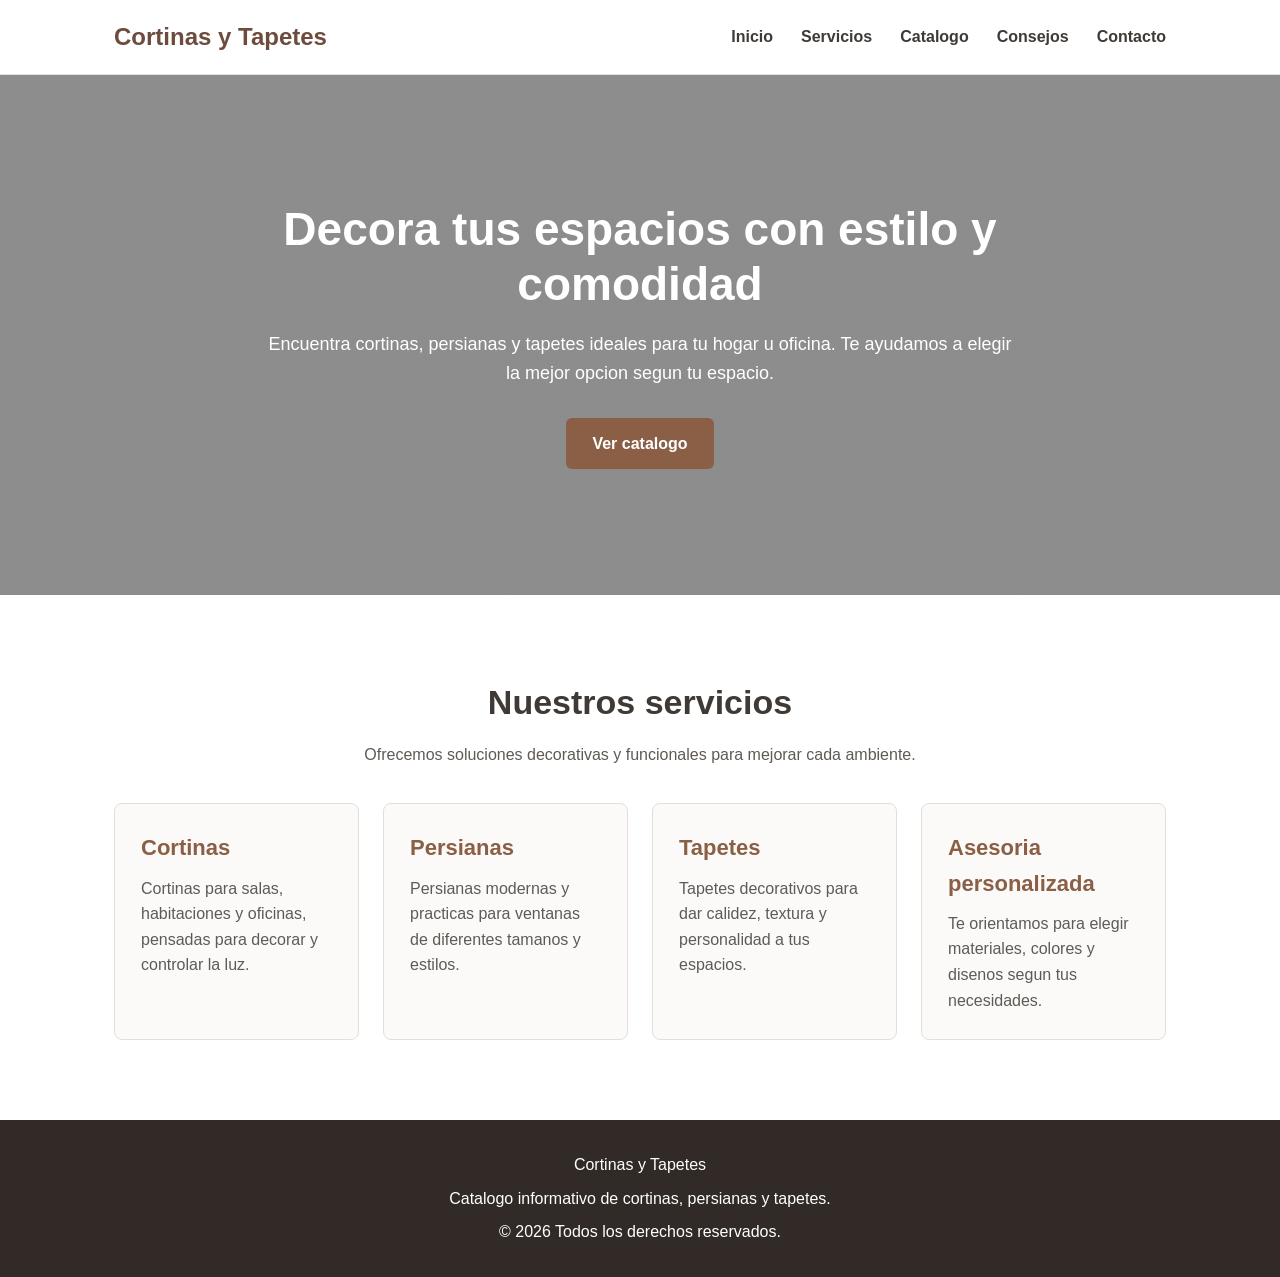
==== home/index.html @ c0af4c8c "Add files via upload" ====
<!DOCTYPE html>
<html lang="es">
<head>
  <meta charset="UTF-8">
  <meta name="viewport" content="width=device-width, initial-scale=1.0">
  <title>Cortinas y Tapetes</title>
  <link rel="stylesheet" href="css/style.css">
</head>
<body>
  <header class="header">
    <nav class="navbar">
      <a href="index.html" class="logo">Cortinas y Tapetes</a>

      <button class="menu-toggle" id="menuToggle" type="button" aria-label="Abrir menu">
        Menu
      </button>

      <ul class="menu">
        <li><a href="#inicio">Inicio</a></li>
        <li><a href="#servicios">Servicios</a></li>
        <li><a href="pages/catalogo/">Catalogo</a></li>
        <li><a href="pages/blog/">Consejos</a></li>
        <li><a href="#contacto">Contacto</a></li>
      </ul>
    </nav>
  </header>

  <main>
    <section class="banner" id="inicio">
      <div class="banner-content">
        <h1>Decora tus espacios con estilo y comodidad</h1>
        <p>
          Encuentra cortinas, persianas y tapetes ideales para tu hogar u oficina.
          Te ayudamos a elegir la mejor opcion segun tu espacio.
        </p>
        <a href="pages/catalogo/" class="button">Ver catalogo</a>
      </div>
    </section>

    <section class="services" id="servicios">
      <h2>Nuestros servicios</h2>
      <p>
        Ofrecemos soluciones decorativas y funcionales para mejorar cada ambiente.
      </p>

      <div class="services-list">
        <article class="service-card">
          <h3>Cortinas</h3>
          <p>
            Cortinas para salas, habitaciones y oficinas, pensadas para decorar y controlar la luz.
          </p>
        </article>

        <article class="service-card">
          <h3>Persianas</h3>
          <p>
            Persianas modernas y practicas para ventanas de diferentes tamanos y estilos.
          </p>
        </article>

        <article class="service-card">
          <h3>Tapetes</h3>
          <p>
            Tapetes decorativos para dar calidez, textura y personalidad a tus espacios.
          </p>
        </article>

        <article class="service-card">
          <h3>Asesoria personalizada</h3>
          <p>
            Te orientamos para elegir materiales, colores y disenos segun tus necesidades.
          </p>
        </article>
      </div>
    </section>
  </main>

  <footer class="footer" id="contacto">
    <p>Cortinas y Tapetes</p>
    <p>Catalogo informativo de cortinas, persianas y tapetes.</p>
    <p>&copy; 2026 Todos los derechos reservados.</p>
  </footer>

  <script src="js/main.js"></script>
</body>
</html>
---- home/css/style.css ----
* {
  box-sizing: border-box;
  margin: 0;
  padding: 0;
}

body {
  font-family: Arial, sans-serif;
  color: #2f2f2f;
  background-color: #ffffff;
  line-height: 1.6;
}

a {
  color: inherit;
  text-decoration: none;
}

.header {
  background-color: #ffffff;
  border-bottom: 1px solid #e5ded8;
  position: sticky;
  top: 0;
  z-index: 10;
}

.navbar {
  max-width: 1100px;
  margin: 0 auto;
  padding: 18px 24px;
  display: flex;
  align-items: center;
  justify-content: space-between;
}

.logo {
  color: #6d4c3d;
  font-size: 24px;
  font-weight: bold;
}

.menu {
  list-style: none;
  display: flex;
  gap: 28px;
}

.menu-toggle {
  display: none;
  border: none;
  border-radius: 6px;
  padding: 10px 14px;
  background-color: #8a5f45;
  color: #ffffff;
  font-weight: bold;
  cursor: pointer;
}

.menu a {
  color: #3f3a36;
  font-weight: bold;
}

.menu a:hover {
  color: #9a6b4f;
}

.banner {
  min-height: 520px;
  padding: 80px 24px;
  display: flex;
  align-items: center;
  justify-content: center;
  text-align: center;
  background: linear-gradient(rgba(47, 47, 47, 0.55), rgba(47, 47, 47, 0.55)),
    url("https://images.unsplash.com/photo-1616486338812-3dadae4b4ace?auto=format&fit=crop&w=1600&q=80");
  background-position: center;
  background-size: cover;
}

.banner-content {
  max-width: 760px;
  color: #ffffff;
}

.banner h1 {
  margin-bottom: 18px;
  font-size: 46px;
  line-height: 1.2;
}

.banner p {
  margin-bottom: 30px;
  font-size: 18px;
}

.button {
  display: inline-block;
  padding: 13px 26px;
  border-radius: 6px;
  background-color: #8a5f45;
  color: #ffffff;
  font-weight: bold;
}

.button:hover {
  background-color: #6d4c3d;
}

.services {
  max-width: 1100px;
  margin: 0 auto;
  padding: 80px 24px;
  text-align: center;
}

.services h2 {
  margin-bottom: 12px;
  color: #3f3a36;
  font-size: 34px;
}

.services > p {
  max-width: 650px;
  margin: 0 auto 36px;
  color: #5f5a55;
}

.services-list {
  display: flex;
  flex-wrap: wrap;
  gap: 24px;
  justify-content: center;
}

.service-card {
  width: calc(25% - 18px);
  min-width: 230px;
  padding: 26px;
  border: 1px solid #e5ded8;
  border-radius: 8px;
  background-color: #fbfaf8;
  text-align: left;
}

.service-card h3 {
  margin-bottom: 10px;
  color: #8a5f45;
  font-size: 22px;
}

.service-card p {
  color: #5f5a55;
}

.footer {
  padding: 32px 24px;
  background-color: #312a26;
  color: #ffffff;
  text-align: center;
}

.footer p {
  margin-bottom: 8px;
}

.footer p:last-child {
  margin-bottom: 0;
}

@media (max-width: 768px) {
  .navbar {
    flex-wrap: wrap;
    gap: 16px;
  }

  .menu-toggle {
    display: block;
  }

  .menu {
    width: 100%;
    display: none;
    flex-direction: column;
    gap: 12px;
    text-align: center;
  }

  .menu.active {
    display: flex;
  }

  .banner {
    min-height: 460px;
    padding: 70px 20px;
  }

  .banner h1 {
    font-size: 34px;
  }

  .banner p {
    font-size: 16px;
  }

  .services {
    padding: 60px 20px;
  }

  .services h2 {
    font-size: 28px;
  }

  .service-card {
    width: 100%;
  }
}
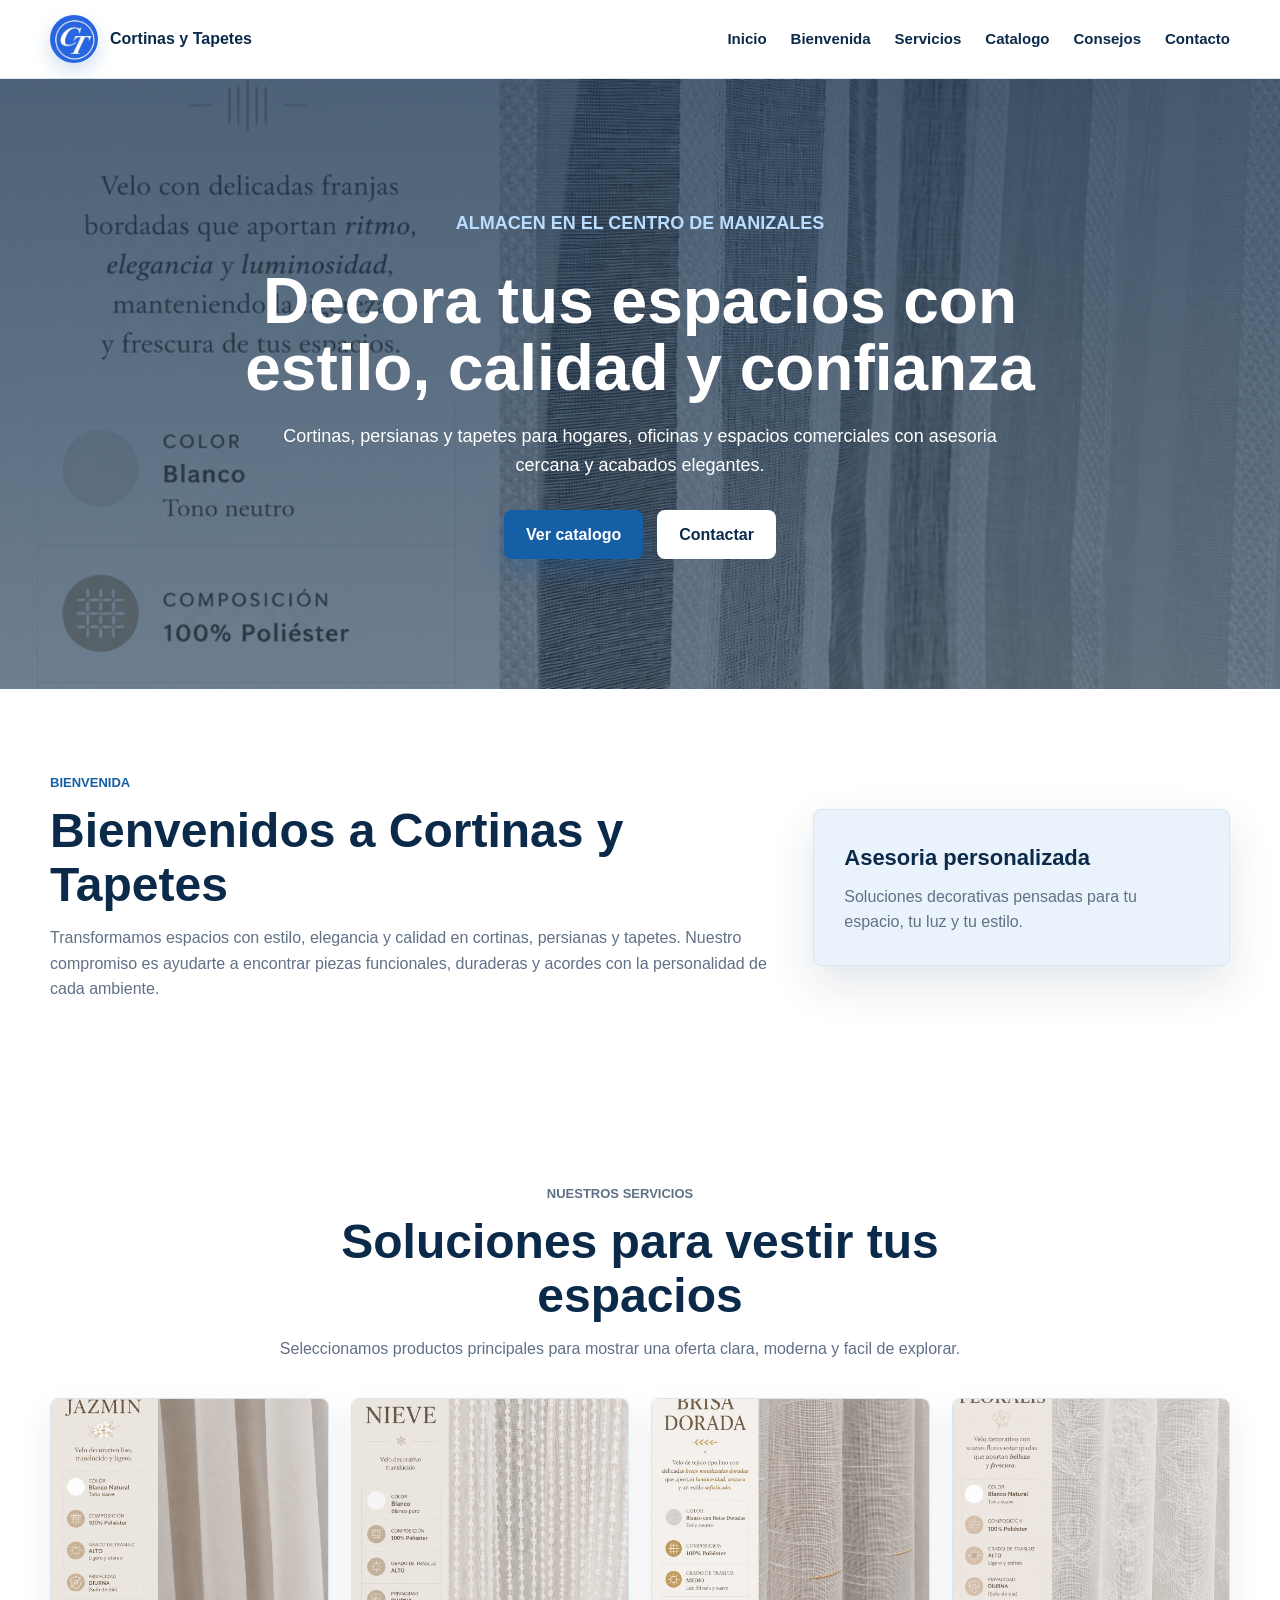
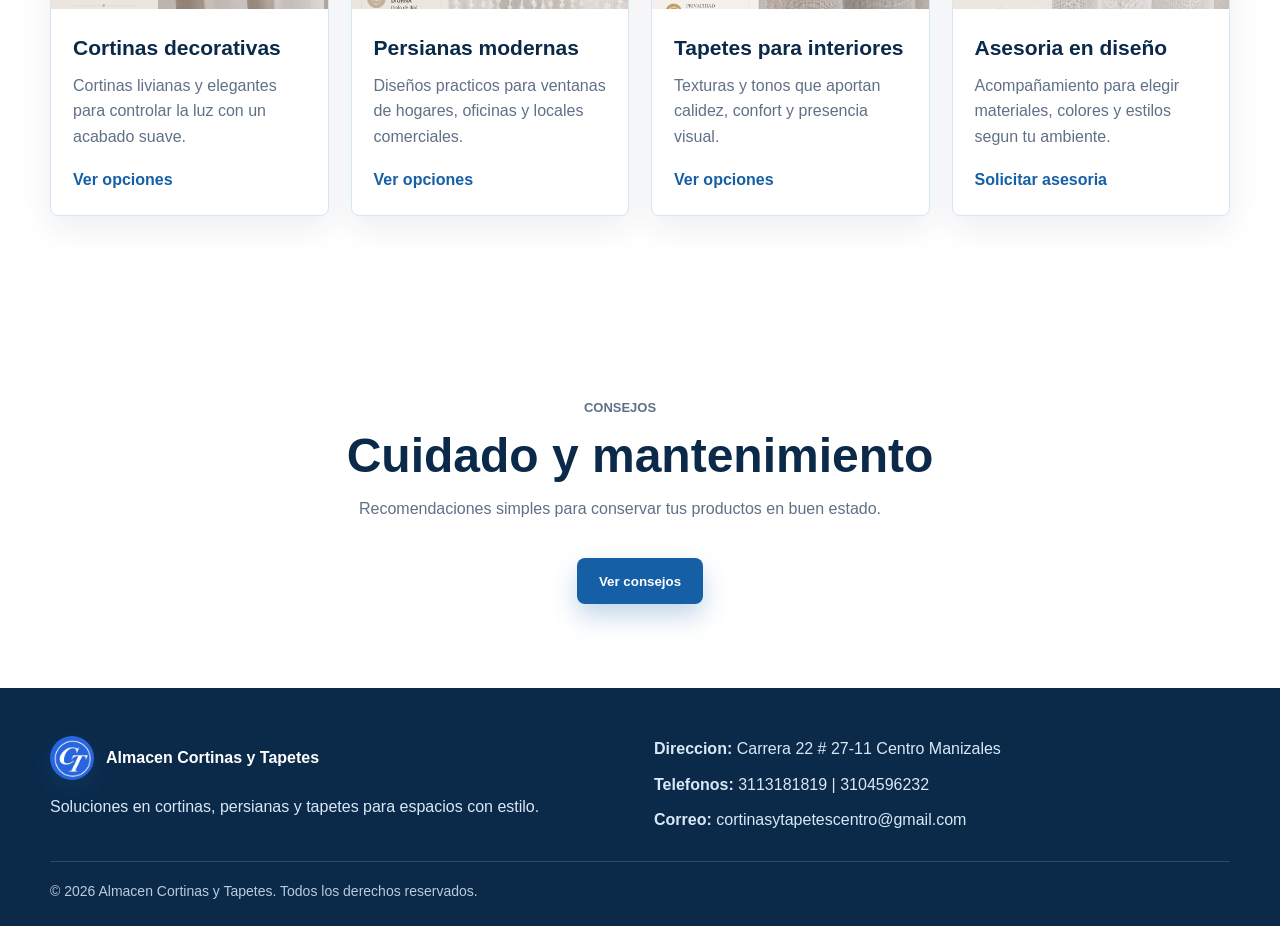
==== commit c2b51f3b: "Actualiza sitio Cortinas y Tapetes" ====
--- a/home/index.html
+++ b/home/index.html
@@ -1,86 +1,161 @@
-<!DOCTYPE html>
-<html lang="es">
-<head>
-  <meta charset="UTF-8">
-  <meta name="viewport" content="width=device-width, initial-scale=1.0">
-  <title>Cortinas y Tapetes</title>
-  <link rel="stylesheet" href="css/style.css">
-</head>
-<body>
-  <header class="header">
-    <nav class="navbar">
-      <a href="index.html" class="logo">Cortinas y Tapetes</a>
-
-      <button class="menu-toggle" id="menuToggle" type="button" aria-label="Abrir menu">
-        Menu
-      </button>
-
-      <ul class="menu">
-        <li><a href="#inicio">Inicio</a></li>
-        <li><a href="#servicios">Servicios</a></li>
-        <li><a href="pages/catalogo/">Catalogo</a></li>
-        <li><a href="pages/blog/">Consejos</a></li>
-        <li><a href="#contacto">Contacto</a></li>
-      </ul>
-    </nav>
-  </header>
-
-  <main>
-    <section class="banner" id="inicio">
-      <div class="banner-content">
-        <h1>Decora tus espacios con estilo y comodidad</h1>
-        <p>
-          Encuentra cortinas, persianas y tapetes ideales para tu hogar u oficina.
-          Te ayudamos a elegir la mejor opcion segun tu espacio.
-        </p>
-        <a href="pages/catalogo/" class="button">Ver catalogo</a>
-      </div>
-    </section>
-
-    <section class="services" id="servicios">
-      <h2>Nuestros servicios</h2>
-      <p>
-        Ofrecemos soluciones decorativas y funcionales para mejorar cada ambiente.
-      </p>
-
-      <div class="services-list">
-        <article class="service-card">
-          <h3>Cortinas</h3>
-          <p>
-            Cortinas para salas, habitaciones y oficinas, pensadas para decorar y controlar la luz.
-          </p>
-        </article>
-
-        <article class="service-card">
-          <h3>Persianas</h3>
-          <p>
-            Persianas modernas y practicas para ventanas de diferentes tamanos y estilos.
-          </p>
-        </article>
-
-        <article class="service-card">
-          <h3>Tapetes</h3>
-          <p>
-            Tapetes decorativos para dar calidez, textura y personalidad a tus espacios.
-          </p>
-        </article>
-
-        <article class="service-card">
-          <h3>Asesoria personalizada</h3>
-          <p>
-            Te orientamos para elegir materiales, colores y disenos segun tus necesidades.
-          </p>
-        </article>
-      </div>
-    </section>
-  </main>
-
-  <footer class="footer" id="contacto">
-    <p>Cortinas y Tapetes</p>
-    <p>Catalogo informativo de cortinas, persianas y tapetes.</p>
-    <p>&copy; 2026 Todos los derechos reservados.</p>
-  </footer>
-
-  <script src="js/main.js"></script>
-</body>
-</html>
+<!DOCTYPE html>
+<html lang="es">
+<head>
+  <meta charset="UTF-8">
+  <meta name="viewport" content="width=device-width, initial-scale=1.0">
+  <title>Cortinas y Tapetes | Inicio</title>
+  <link rel="stylesheet" href="css/style.css">
+</head>
+<body>
+  <header class="header">
+    <nav class="navbar" aria-label="Navegacion principal">
+      <a href="index.html" class="brand" aria-label="Inicio Cortinas y Tapetes">
+        <img src="../assets/img/logo/images.jpeg" alt="Logo Cortinas y Tapetes">
+        <span>Cortinas y Tapetes</span>
+      </a>
+
+      <button class="menu-toggle" id="menuToggle" type="button" aria-label="Abrir menu">
+        <span></span>
+        <span></span>
+        <span></span>
+      </button>
+
+      <ul class="menu" id="mainMenu">
+        <li><a href="#inicio">Inicio</a></li>
+        <li><a href="#bienvenida">Bienvenida</a></li>
+        <li><a href="#servicios">Servicios</a></li>
+        <li><a href="catalogo.html">Catalogo</a></li>
+        <li><a href="#consejos">Consejos</a></li>
+        <li><a href="contacto.html">Contacto</a></li>
+      </ul>
+    </nav>
+  </header>
+
+  <main>
+    <section class="hero" id="inicio">
+      <div class="hero-content">
+        <p class="eyebrow">Almacen en el centro de Manizales</p>
+        <h1>Decora tus espacios con estilo, calidad y confianza</h1>
+        <p>
+          Cortinas, persianas y tapetes para hogares, oficinas y espacios comerciales
+          con asesoria cercana y acabados elegantes.
+        </p>
+        <div class="hero-actions">
+          <a href="catalogo.html" class="button button-primary">Ver catalogo</a>
+          <a href="contacto.html" class="button button-light">Contactar</a>
+        </div>
+      </div>
+    </section>
+
+    <section class="welcome section" id="bienvenida">
+      <div class="welcome-copy">
+        <p class="eyebrow">Bienvenida</p>
+        <h2>Bienvenidos a Cortinas y Tapetes</h2>
+        <p>
+          Transformamos espacios con estilo, elegancia y calidad en cortinas,
+          persianas y tapetes. Nuestro compromiso es ayudarte a encontrar piezas
+          funcionales, duraderas y acordes con la personalidad de cada ambiente.
+        </p>
+      </div>
+      <div class="welcome-panel">
+        <strong>Asesoria personalizada</strong>
+        <span>Soluciones decorativas pensadas para tu espacio, tu luz y tu estilo.</span>
+      </div>
+    </section>
+
+    <section class="services section" id="servicios">
+      <div class="section-heading">
+        <p class="eyebrow">Nuestros Servicios</p>
+        <h2>Soluciones para vestir tus espacios</h2>
+        <p>
+          Seleccionamos productos principales para mostrar una oferta clara,
+          moderna y facil de explorar.
+        </p>
+      </div>
+
+      <div class="services-grid">
+        <article class="service-card">
+          <img src="../assets/img/productos/velo suizo blanco.png" alt="Cortinas en velo suizo blanco">
+          <div class="card-body">
+            <h3>Cortinas decorativas</h3>
+            <p>Cortinas livianas y elegantes para controlar la luz con un acabado suave.</p>
+            <a href="catalogo.html" class="text-button">Ver opciones</a>
+          </div>
+        </article>
+
+        <article class="service-card">
+          <img src="../assets/img/productos/windows 67 galaxia.png" alt="Persianas modernas">
+          <div class="card-body">
+            <h3>Persianas modernas</h3>
+            <p>Diseños practicos para ventanas de hogares, oficinas y locales comerciales.</p>
+            <a href="catalogo.html" class="text-button">Ver opciones</a>
+          </div>
+        </article>
+
+        <article class="service-card">
+          <img src="../assets/img/productos/vicenzo cream gold.png" alt="Tapete decorativo cream gold">
+          <div class="card-body">
+            <h3>Tapetes para interiores</h3>
+            <p>Texturas y tonos que aportan calidez, confort y presencia visual.</p>
+            <a href="catalogo.html" class="text-button">Ver opciones</a>
+          </div>
+        </article>
+
+        <article class="service-card">
+          <img src="../assets/img/productos/praga roma blanco.png" alt="Textil decorativo blanco">
+          <div class="card-body">
+            <h3>Asesoria en diseño</h3>
+            <p>Acompañamiento para elegir materiales, colores y estilos segun tu ambiente.</p>
+            <a href="contacto.html" class="text-button">Solicitar asesoria</a>
+          </div>
+        </article>
+      </div>
+    </section>
+
+    <section class="tips section" id="consejos">
+      <div class="section-heading">
+        <p class="eyebrow">Consejos</p>
+        <h2>Cuidado y mantenimiento</h2>
+        <p>Recomendaciones simples para conservar tus productos en buen estado.</p>
+      </div>
+
+      <button class="button button-primary" id="tipsButton" type="button">Ver consejos</button>
+
+      <div class="tips-panel" id="tipsPanel" hidden>
+        <article>
+          <h3>Cuidado de persianas</h3>
+          <p>Limpia el polvo con paño seco o plumero suave y evita doblar las laminas.</p>
+        </article>
+        <article>
+          <h3>Limpieza de cortinas</h3>
+          <p>Aspira suavemente y revisa la etiqueta antes de lavar para proteger las telas.</p>
+        </article>
+        <article>
+          <h3>Mantenimiento de tapetes</h3>
+          <p>Aspira con frecuencia, gira su posicion y atiende manchas de inmediato.</p>
+        </article>
+      </div>
+    </section>
+  </main>
+
+  <footer class="footer">
+    <div class="footer-content">
+      <div>
+        <a href="index.html" class="footer-brand">
+          <img src="../assets/img/logo/images.jpeg" alt="Logo Cortinas y Tapetes">
+          <span>Almacen Cortinas y Tapetes</span>
+        </a>
+        <p>Soluciones en cortinas, persianas y tapetes para espacios con estilo.</p>
+      </div>
+      <address class="footer-info">
+        <span><strong>Direccion:</strong> Carrera 22 # 27-11 Centro Manizales</span>
+        <span><strong>Telefonos:</strong> 3113181819 | 3104596232</span>
+        <span><strong>Correo:</strong> <a href="mailto:cortinasytapetescentro@gmail.com">cortinasytapetescentro@gmail.com</a></span>
+      </address>
+    </div>
+    <p class="copyright">&copy; 2026 Almacen Cortinas y Tapetes. Todos los derechos reservados.</p>
+  </footer>
+
+  <script src="js/main.js"></script>
+</body>
+</html>
--- a/home/css/style.css
+++ b/home/css/style.css
@@ -1,217 +1,565 @@
-* {
-  box-sizing: border-box;
-  margin: 0;
-  padding: 0;
-}
-
-body {
-  font-family: Arial, sans-serif;
-  color: #2f2f2f;
-  background-color: #ffffff;
-  line-height: 1.6;
-}
-
-a {
-  color: inherit;
-  text-decoration: none;
-}
-
-.header {
-  background-color: #ffffff;
-  border-bottom: 1px solid #e5ded8;
-  position: sticky;
-  top: 0;
-  z-index: 10;
-}
-
-.navbar {
-  max-width: 1100px;
-  margin: 0 auto;
-  padding: 18px 24px;
-  display: flex;
-  align-items: center;
-  justify-content: space-between;
-}
-
-.logo {
-  color: #6d4c3d;
-  font-size: 24px;
-  font-weight: bold;
-}
-
-.menu {
-  list-style: none;
-  display: flex;
-  gap: 28px;
-}
-
-.menu-toggle {
-  display: none;
-  border: none;
-  border-radius: 6px;
-  padding: 10px 14px;
-  background-color: #8a5f45;
-  color: #ffffff;
-  font-weight: bold;
-  cursor: pointer;
-}
-
-.menu a {
-  color: #3f3a36;
-  font-weight: bold;
-}
-
-.menu a:hover {
-  color: #9a6b4f;
-}
-
-.banner {
-  min-height: 520px;
-  padding: 80px 24px;
-  display: flex;
-  align-items: center;
-  justify-content: center;
-  text-align: center;
-  background: linear-gradient(rgba(47, 47, 47, 0.55), rgba(47, 47, 47, 0.55)),
-    url("https://images.unsplash.com/photo-1616486338812-3dadae4b4ace?auto=format&fit=crop&w=1600&q=80");
-  background-position: center;
-  background-size: cover;
-}
-
-.banner-content {
-  max-width: 760px;
-  color: #ffffff;
-}
-
-.banner h1 {
-  margin-bottom: 18px;
-  font-size: 46px;
-  line-height: 1.2;
-}
-
-.banner p {
-  margin-bottom: 30px;
-  font-size: 18px;
-}
-
-.button {
-  display: inline-block;
-  padding: 13px 26px;
-  border-radius: 6px;
-  background-color: #8a5f45;
-  color: #ffffff;
-  font-weight: bold;
-}
-
-.button:hover {
-  background-color: #6d4c3d;
-}
-
-.services {
-  max-width: 1100px;
-  margin: 0 auto;
-  padding: 80px 24px;
-  text-align: center;
-}
-
-.services h2 {
-  margin-bottom: 12px;
-  color: #3f3a36;
-  font-size: 34px;
-}
-
-.services > p {
-  max-width: 650px;
-  margin: 0 auto 36px;
-  color: #5f5a55;
-}
-
-.services-list {
-  display: flex;
-  flex-wrap: wrap;
-  gap: 24px;
-  justify-content: center;
-}
-
-.service-card {
-  width: calc(25% - 18px);
-  min-width: 230px;
-  padding: 26px;
-  border: 1px solid #e5ded8;
-  border-radius: 8px;
-  background-color: #fbfaf8;
-  text-align: left;
-}
-
-.service-card h3 {
-  margin-bottom: 10px;
-  color: #8a5f45;
-  font-size: 22px;
-}
-
-.service-card p {
-  color: #5f5a55;
-}
-
-.footer {
-  padding: 32px 24px;
-  background-color: #312a26;
-  color: #ffffff;
-  text-align: center;
-}
-
-.footer p {
-  margin-bottom: 8px;
-}
-
-.footer p:last-child {
-  margin-bottom: 0;
-}
-
-@media (max-width: 768px) {
-  .navbar {
-    flex-wrap: wrap;
-    gap: 16px;
-  }
-
-  .menu-toggle {
-    display: block;
-  }
-
-  .menu {
-    width: 100%;
-    display: none;
-    flex-direction: column;
-    gap: 12px;
-    text-align: center;
-  }
-
-  .menu.active {
-    display: flex;
-  }
-
-  .banner {
-    min-height: 460px;
-    padding: 70px 20px;
-  }
-
-  .banner h1 {
-    font-size: 34px;
-  }
-
-  .banner p {
-    font-size: 16px;
-  }
-
-  .services {
-    padding: 60px 20px;
-  }
-
-  .services h2 {
-    font-size: 28px;
-  }
-
-  .service-card {
-    width: 100%;
-  }
-}
+:root {
+  --navy: #0b2a4a;
+  --blue: #155fa7;
+  --blue-soft: #eaf3fb;
+  --ink: #172333;
+  --muted: #607086;
+  --line: #d9e5f1;
+  --white: #ffffff;
+  --surface: #f7fbff;
+  --shadow: 0 18px 45px rgba(11, 42, 74, 0.12);
+}
+
+* {
+  box-sizing: border-box;
+  margin: 0;
+  padding: 0;
+}
+
+html {
+  scroll-behavior: smooth;
+}
+
+body {
+  font-family: Arial, Helvetica, sans-serif;
+  color: var(--ink);
+  background: var(--white);
+  line-height: 1.6;
+}
+
+img {
+  display: block;
+  max-width: 100%;
+}
+
+a {
+  color: inherit;
+  text-decoration: none;
+}
+
+.header {
+  position: sticky;
+  top: 0;
+  z-index: 20;
+  background: rgba(255, 255, 255, 0.96);
+  border-bottom: 1px solid var(--line);
+  backdrop-filter: blur(14px);
+}
+
+.navbar {
+  width: min(1180px, calc(100% - 40px));
+  min-height: 78px;
+  margin: 0 auto;
+  display: flex;
+  align-items: center;
+  justify-content: space-between;
+  gap: 22px;
+}
+
+.brand,
+.footer-brand {
+  display: inline-flex;
+  align-items: center;
+  gap: 12px;
+  font-weight: 800;
+  color: var(--navy);
+}
+
+.brand img,
+.footer-brand img {
+  width: 48px;
+  height: 48px;
+  object-fit: cover;
+  border-radius: 50%;
+  box-shadow: 0 8px 20px rgba(21, 95, 167, 0.2);
+}
+
+.menu {
+  display: flex;
+  align-items: center;
+  gap: 24px;
+  list-style: none;
+  color: var(--navy);
+  font-size: 15px;
+  font-weight: 700;
+}
+
+.menu a {
+  position: relative;
+  padding: 8px 0;
+}
+
+.menu a::after {
+  position: absolute;
+  left: 0;
+  bottom: 2px;
+  width: 0;
+  height: 2px;
+  content: "";
+  background: var(--blue);
+  transition: width 0.2s ease;
+}
+
+.menu a:hover::after {
+  width: 100%;
+}
+
+.menu-toggle {
+  display: none;
+  width: 44px;
+  height: 44px;
+  border: 1px solid var(--line);
+  border-radius: 8px;
+  background: var(--white);
+  cursor: pointer;
+}
+
+.menu-toggle span {
+  display: block;
+  width: 20px;
+  height: 2px;
+  margin: 5px auto;
+  background: var(--navy);
+}
+
+.hero {
+  min-height: 610px;
+  padding: 95px 20px;
+  display: flex;
+  align-items: center;
+  justify-content: center;
+  text-align: center;
+  background:
+    linear-gradient(rgba(11, 42, 74, 0.72), rgba(11, 42, 74, 0.58)),
+    url("../../assets/img/productos/ChatGPT Image 8 may 2026, 05_22_22 p.m..png");
+  background-position: center;
+  background-size: cover;
+}
+
+.hero-content {
+  width: min(850px, 100%);
+  color: var(--white);
+}
+
+.eyebrow {
+  margin-bottom: 10px;
+  color: var(--blue);
+  font-size: 13px;
+  font-weight: 800;
+  letter-spacing: 0;
+  text-transform: uppercase;
+}
+
+.hero .eyebrow {
+  color: #b9dcff;
+}
+
+.hero h1 {
+  margin-bottom: 20px;
+  font-size: clamp(2.25rem, 5vw, 4.3rem);
+  line-height: 1.05;
+}
+
+.hero p {
+  max-width: 720px;
+  margin: 0 auto 30px;
+  font-size: 18px;
+}
+
+.hero-actions {
+  display: flex;
+  flex-wrap: wrap;
+  justify-content: center;
+  gap: 14px;
+}
+
+.button,
+.text-button {
+  display: inline-flex;
+  align-items: center;
+  justify-content: center;
+  border: 0;
+  border-radius: 8px;
+  font-weight: 800;
+  cursor: pointer;
+  transition: transform 0.2s ease, box-shadow 0.2s ease, background 0.2s ease;
+}
+
+.button {
+  min-height: 46px;
+  padding: 12px 22px;
+}
+
+.button-primary {
+  color: var(--white);
+  background: var(--blue);
+  box-shadow: 0 12px 25px rgba(21, 95, 167, 0.25);
+}
+
+.button-light {
+  color: var(--navy);
+  background: var(--white);
+}
+
+.button:hover,
+.text-button:hover {
+  transform: translateY(-2px);
+}
+
+.section {
+  width: min(1180px, calc(100% - 40px));
+  margin: 0 auto;
+  padding: 84px 0;
+}
+
+.welcome {
+  display: grid;
+  grid-template-columns: 1.4fr 0.8fr;
+  gap: 34px;
+  align-items: center;
+}
+
+.welcome h2,
+.section-heading h2,
+.page-hero h1 {
+  color: var(--navy);
+  font-size: clamp(2rem, 4vw, 3rem);
+  line-height: 1.12;
+}
+
+.welcome-copy p:last-child,
+.section-heading p,
+.page-hero p {
+  max-width: 720px;
+  margin-top: 14px;
+  color: var(--muted);
+}
+
+.welcome-panel {
+  padding: 30px;
+  border: 1px solid var(--line);
+  border-radius: 8px;
+  background: var(--blue-soft);
+  box-shadow: var(--shadow);
+}
+
+.welcome-panel strong {
+  display: block;
+  margin-bottom: 8px;
+  color: var(--navy);
+  font-size: 22px;
+}
+
+.welcome-panel span {
+  color: var(--muted);
+}
+
+.section-heading {
+  max-width: 760px;
+  margin: 0 auto 36px;
+  text-align: center;
+}
+
+.services-grid,
+.catalog-grid {
+  display: grid;
+  grid-template-columns: repeat(4, minmax(0, 1fr));
+  gap: 22px;
+}
+
+.service-card,
+.product-card,
+.contact-card,
+.form-card {
+  overflow: hidden;
+  border: 1px solid var(--line);
+  border-radius: 8px;
+  background: var(--white);
+  box-shadow: 0 12px 32px rgba(11, 42, 74, 0.08);
+}
+
+.service-card {
+  transition: transform 0.2s ease, box-shadow 0.2s ease;
+}
+
+.service-card:hover {
+  transform: translateY(-6px);
+  box-shadow: var(--shadow);
+}
+
+.service-card img,
+.product-card img {
+  width: 100%;
+  height: 210px;
+  object-fit: cover;
+  background: var(--blue-soft);
+}
+
+.card-body {
+  padding: 22px;
+}
+
+.card-body h3 {
+  margin-bottom: 8px;
+  color: var(--navy);
+  font-size: 21px;
+}
+
+.card-body p {
+  color: var(--muted);
+}
+
+.text-button {
+  margin-top: 18px;
+  color: var(--blue);
+  background: transparent;
+}
+
+.tips {
+  text-align: center;
+}
+
+.tips-panel {
+  margin-top: 28px;
+  display: grid;
+  grid-template-columns: repeat(3, minmax(0, 1fr));
+  gap: 18px;
+  text-align: left;
+}
+
+.tips-panel[hidden] {
+  display: none;
+}
+
+.tips-panel article {
+  padding: 24px;
+  border: 1px solid var(--line);
+  border-radius: 8px;
+  background: var(--surface);
+}
+
+.tips-panel h3 {
+  margin-bottom: 8px;
+  color: var(--navy);
+}
+
+.tips-panel p {
+  color: var(--muted);
+}
+
+.page-hero {
+  padding: 78px 20px;
+  background: linear-gradient(135deg, var(--blue-soft), #ffffff);
+  text-align: center;
+}
+
+.page-hero p {
+  margin-left: auto;
+  margin-right: auto;
+}
+
+.catalog-section,
+.contact-section {
+  width: min(1180px, calc(100% - 40px));
+  margin: 0 auto;
+  padding: 70px 0 90px;
+}
+
+.product-card .card-body {
+  min-height: 170px;
+}
+
+.contact-layout {
+  display: grid;
+  grid-template-columns: 0.9fr 1.1fr;
+  gap: 28px;
+  align-items: start;
+}
+
+.contact-card,
+.form-card {
+  padding: 30px;
+}
+
+.contact-card h2,
+.form-card h2 {
+  margin-bottom: 18px;
+  color: var(--navy);
+}
+
+.contact-list {
+  display: grid;
+  gap: 16px;
+  color: var(--muted);
+  font-style: normal;
+}
+
+.contact-list strong {
+  display: block;
+  color: var(--navy);
+}
+
+.contact-form {
+  display: grid;
+  gap: 16px;
+}
+
+.field label {
+  display: block;
+  margin-bottom: 6px;
+  color: var(--navy);
+  font-weight: 800;
+}
+
+.field input,
+.field textarea {
+  width: 100%;
+  padding: 13px 14px;
+  border: 1px solid var(--line);
+  border-radius: 8px;
+  color: var(--ink);
+  font: inherit;
+  background: var(--surface);
+}
+
+.field textarea {
+  min-height: 140px;
+  resize: vertical;
+}
+
+.footer {
+  padding: 48px 20px 24px;
+  color: #d9e8f7;
+  background: var(--navy);
+}
+
+.footer-content {
+  width: min(1180px, 100%);
+  margin: 0 auto;
+  display: grid;
+  grid-template-columns: 1fr 1fr;
+  gap: 28px;
+  align-items: start;
+}
+
+.footer-brand {
+  margin-bottom: 14px;
+  color: var(--white);
+}
+
+.footer-brand img {
+  width: 44px;
+  height: 44px;
+}
+
+.footer-info {
+  display: grid;
+  gap: 10px;
+  font-style: normal;
+}
+
+.footer-info a:hover {
+  color: var(--white);
+}
+
+.copyright {
+  width: min(1180px, 100%);
+  margin: 28px auto 0;
+  padding-top: 18px;
+  border-top: 1px solid rgba(255, 255, 255, 0.15);
+  color: #b8cbe0;
+  font-size: 14px;
+}
+
+@media (max-width: 980px) {
+  .services-grid,
+  .catalog-grid {
+    grid-template-columns: repeat(2, minmax(0, 1fr));
+  }
+
+  .welcome,
+  .contact-layout,
+  .footer-content {
+    grid-template-columns: 1fr;
+  }
+}
+
+@media (max-width: 760px) {
+  .navbar {
+    width: min(100% - 28px, 1180px);
+    min-height: 70px;
+    flex-wrap: wrap;
+  }
+
+  .brand span {
+    max-width: 170px;
+    line-height: 1.15;
+  }
+
+  .menu-toggle {
+    display: block;
+  }
+
+  .menu {
+    width: 100%;
+    max-height: 0;
+    overflow: hidden;
+    flex-direction: column;
+    align-items: flex-start;
+    gap: 8px;
+    transition: max-height 0.25s ease;
+  }
+
+  .menu.active {
+    max-height: 360px;
+    padding-bottom: 14px;
+  }
+
+  .menu-static {
+    max-height: none;
+    overflow: visible;
+    flex-direction: row;
+    flex-wrap: wrap;
+    align-items: center;
+    padding-bottom: 14px;
+  }
+
+  .hero {
+    min-height: 560px;
+    padding: 76px 18px;
+  }
+
+  .section,
+  .catalog-section,
+  .contact-section {
+    width: min(100% - 28px, 1180px);
+    padding: 58px 0;
+  }
+
+  .services-grid,
+  .catalog-grid,
+  .tips-panel {
+    grid-template-columns: 1fr;
+  }
+
+  .service-card img,
+  .product-card img {
+    height: 240px;
+  }
+
+  .footer {
+    text-align: left;
+  }
+}
+
+@media (max-width: 420px) {
+  .brand img {
+    width: 42px;
+    height: 42px;
+  }
+
+  .hero-actions,
+  .button {
+    width: 100%;
+  }
+}
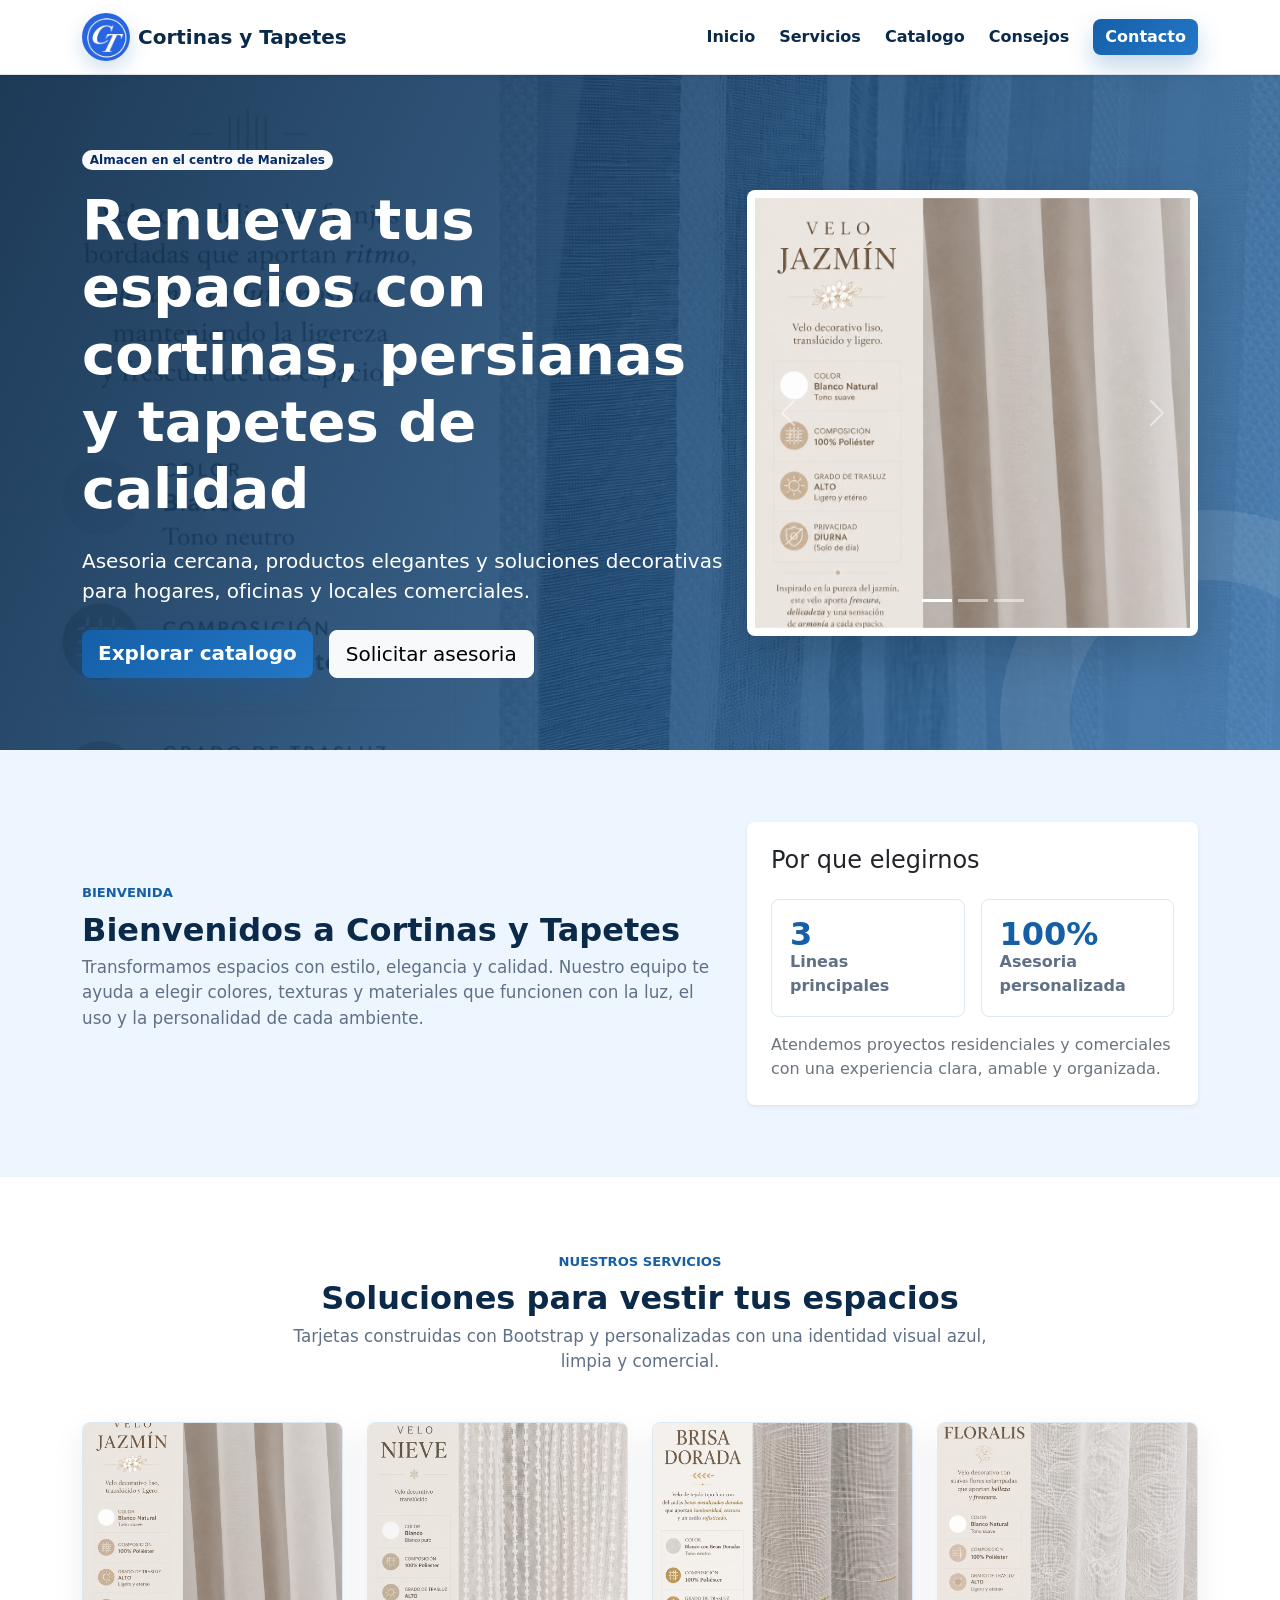
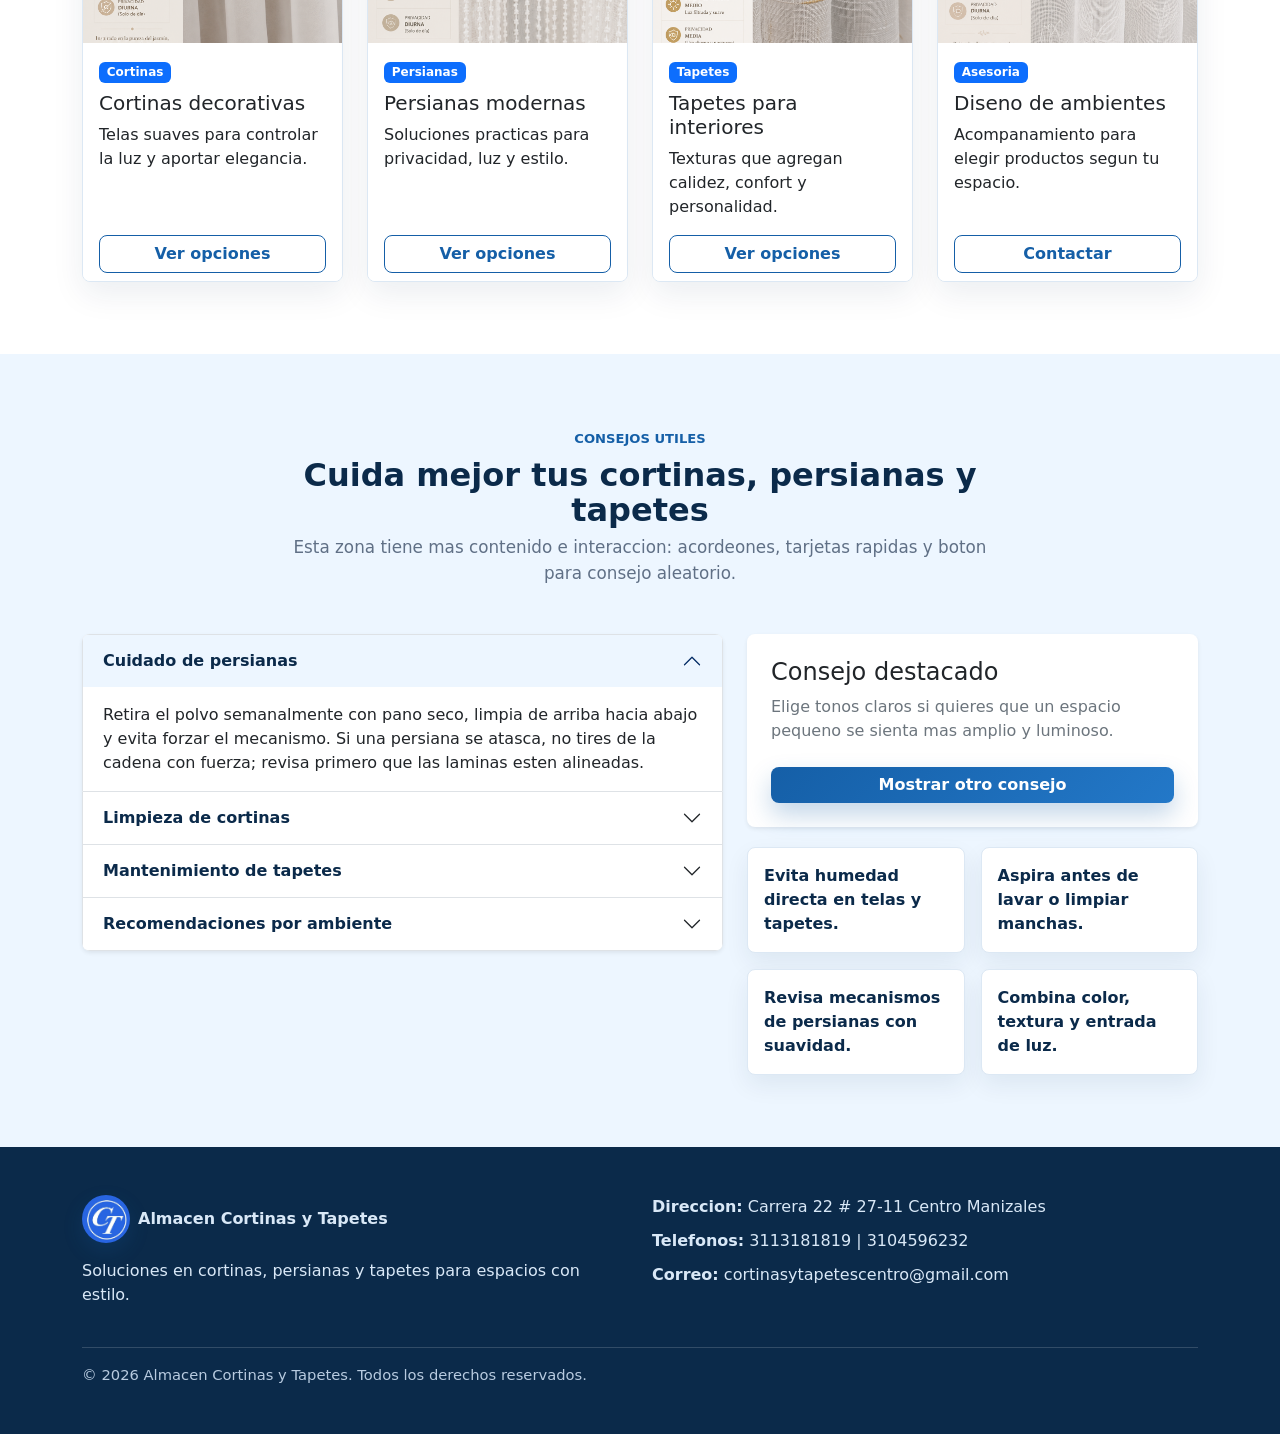
==== commit 0f192637: "Sprint 2 con Bootstrap e interactividad" ====
--- a/home/index.html
+++ b/home/index.html
@@ -4,158 +4,307 @@
   <meta charset="UTF-8">
   <meta name="viewport" content="width=device-width, initial-scale=1.0">
   <title>Cortinas y Tapetes | Inicio</title>
+  <link href="https://cdn.jsdelivr.net/npm/bootstrap@5.3.8/dist/css/bootstrap.min.css" rel="stylesheet" integrity="sha384-sRIl4kxILFvY47J16cr9ZwB07vP4J8+LH7qKQnuqkuIAvNWLzeN8tE5YBujZqJLB" crossorigin="anonymous">
   <link rel="stylesheet" href="css/style.css">
 </head>
 <body>
-  <header class="header">
-    <nav class="navbar" aria-label="Navegacion principal">
-      <a href="index.html" class="brand" aria-label="Inicio Cortinas y Tapetes">
+  <nav class="navbar navbar-expand-lg bg-white sticky-top border-bottom shadow-sm">
+    <div class="container">
+      <a class="navbar-brand brand d-flex align-items-center gap-2" href="index.html">
         <img src="../assets/img/logo/images.jpeg" alt="Logo Cortinas y Tapetes">
         <span>Cortinas y Tapetes</span>
       </a>
-
-      <button class="menu-toggle" id="menuToggle" type="button" aria-label="Abrir menu">
-        <span></span>
-        <span></span>
-        <span></span>
+      <button class="navbar-toggler" type="button" data-bs-toggle="collapse" data-bs-target="#mainMenu" aria-controls="mainMenu" aria-expanded="false" aria-label="Abrir menu">
+        <span class="navbar-toggler-icon"></span>
       </button>
-
-      <ul class="menu" id="mainMenu">
-        <li><a href="#inicio">Inicio</a></li>
-        <li><a href="#bienvenida">Bienvenida</a></li>
-        <li><a href="#servicios">Servicios</a></li>
-        <li><a href="catalogo.html">Catalogo</a></li>
-        <li><a href="#consejos">Consejos</a></li>
-        <li><a href="contacto.html">Contacto</a></li>
-      </ul>
-    </nav>
-  </header>
+      <div class="collapse navbar-collapse" id="mainMenu">
+        <ul class="navbar-nav ms-auto align-items-lg-center gap-lg-2">
+          <li class="nav-item"><a class="nav-link" href="#inicio">Inicio</a></li>
+          <li class="nav-item"><a class="nav-link" href="#servicios">Servicios</a></li>
+          <li class="nav-item"><a class="nav-link" href="catalogo.html">Catalogo</a></li>
+          <li class="nav-item"><a class="nav-link" href="#consejos">Consejos</a></li>
+          <li class="nav-item"><a class="btn btn-primary-custom ms-lg-2" href="contacto.html">Contacto</a></li>
+        </ul>
+      </div>
+    </div>
+  </nav>
 
   <main>
-    <section class="hero" id="inicio">
-      <div class="hero-content">
-        <p class="eyebrow">Almacen en el centro de Manizales</p>
-        <h1>Decora tus espacios con estilo, calidad y confianza</h1>
-        <p>
-          Cortinas, persianas y tapetes para hogares, oficinas y espacios comerciales
-          con asesoria cercana y acabados elegantes.
-        </p>
-        <div class="hero-actions">
-          <a href="catalogo.html" class="button button-primary">Ver catalogo</a>
-          <a href="contacto.html" class="button button-light">Contactar</a>
+    <section class="hero-section" id="inicio">
+      <div class="container">
+        <div class="row min-vh-75 align-items-center">
+          <div class="col-lg-7 text-white">
+            <span class="badge rounded-pill text-bg-light text-primary-emphasis mb-3">Almacen en el centro de Manizales</span>
+            <h1 class="display-4 fw-bold mb-4">Renueva tus espacios con cortinas, persianas y tapetes de calidad</h1>
+            <p class="lead mb-4">
+              Asesoria cercana, productos elegantes y soluciones decorativas para hogares,
+              oficinas y locales comerciales.
+            </p>
+            <div class="d-flex flex-wrap gap-3">
+              <a href="catalogo.html" class="btn btn-primary-custom btn-lg">Explorar catalogo</a>
+              <a href="contacto.html" class="btn btn-light btn-lg">Solicitar asesoria</a>
+            </div>
+          </div>
+          <div class="col-lg-5 mt-5 mt-lg-0">
+            <div id="heroCarousel" class="carousel slide hero-carousel shadow-lg" data-bs-ride="carousel">
+              <div class="carousel-indicators">
+                <button type="button" data-bs-target="#heroCarousel" data-bs-slide-to="0" class="active" aria-current="true" aria-label="Imagen 1"></button>
+                <button type="button" data-bs-target="#heroCarousel" data-bs-slide-to="1" aria-label="Imagen 2"></button>
+                <button type="button" data-bs-target="#heroCarousel" data-bs-slide-to="2" aria-label="Imagen 3"></button>
+              </div>
+              <div class="carousel-inner">
+                <div class="carousel-item active">
+                  <img src="../assets/img/productos/velo suizo blanco.png" class="d-block w-100" alt="Cortina blanca decorativa">
+                </div>
+                <div class="carousel-item">
+                  <img src="../assets/img/productos/windows 67 galaxia.png" class="d-block w-100" alt="Persiana moderna">
+                </div>
+                <div class="carousel-item">
+                  <img src="../assets/img/productos/vicenzo cream gold.png" class="d-block w-100" alt="Tapete decorativo">
+                </div>
+              </div>
+              <button class="carousel-control-prev" type="button" data-bs-target="#heroCarousel" data-bs-slide="prev">
+                <span class="carousel-control-prev-icon" aria-hidden="true"></span>
+                <span class="visually-hidden">Anterior</span>
+              </button>
+              <button class="carousel-control-next" type="button" data-bs-target="#heroCarousel" data-bs-slide="next">
+                <span class="carousel-control-next-icon" aria-hidden="true"></span>
+                <span class="visually-hidden">Siguiente</span>
+              </button>
+            </div>
+          </div>
         </div>
       </div>
     </section>
 
-    <section class="welcome section" id="bienvenida">
-      <div class="welcome-copy">
-        <p class="eyebrow">Bienvenida</p>
-        <h2>Bienvenidos a Cortinas y Tapetes</h2>
-        <p>
-          Transformamos espacios con estilo, elegancia y calidad en cortinas,
-          persianas y tapetes. Nuestro compromiso es ayudarte a encontrar piezas
-          funcionales, duraderas y acordes con la personalidad de cada ambiente.
-        </p>
-      </div>
-      <div class="welcome-panel">
-        <strong>Asesoria personalizada</strong>
-        <span>Soluciones decorativas pensadas para tu espacio, tu luz y tu estilo.</span>
+    <section class="py-5 bg-soft" id="bienvenida">
+      <div class="container py-lg-4">
+        <div class="row g-4 align-items-center">
+          <div class="col-lg-7">
+            <span class="section-label">Bienvenida</span>
+            <h2 class="section-title">Bienvenidos a Cortinas y Tapetes</h2>
+            <p class="section-text">
+              Transformamos espacios con estilo, elegancia y calidad. Nuestro equipo te
+              ayuda a elegir colores, texturas y materiales que funcionen con la luz,
+              el uso y la personalidad de cada ambiente.
+            </p>
+          </div>
+          <div class="col-lg-5">
+            <div class="card border-0 shadow-sm info-card">
+              <div class="card-body p-4">
+                <h3 class="h4">Por que elegirnos</h3>
+                <div class="row g-3 mt-2">
+                  <div class="col-6">
+                    <div class="mini-stat">
+                      <strong>3</strong>
+                      <span>Lineas principales</span>
+                    </div>
+                  </div>
+                  <div class="col-6">
+                    <div class="mini-stat">
+                      <strong>100%</strong>
+                      <span>Asesoria personalizada</span>
+                    </div>
+                  </div>
+                </div>
+                <p class="mb-0 mt-3 text-secondary">
+                  Atendemos proyectos residenciales y comerciales con una experiencia
+                  clara, amable y organizada.
+                </p>
+              </div>
+            </div>
+          </div>
+        </div>
       </div>
     </section>
 
-    <section class="services section" id="servicios">
-      <div class="section-heading">
-        <p class="eyebrow">Nuestros Servicios</p>
-        <h2>Soluciones para vestir tus espacios</h2>
-        <p>
-          Seleccionamos productos principales para mostrar una oferta clara,
-          moderna y facil de explorar.
-        </p>
-      </div>
-
-      <div class="services-grid">
-        <article class="service-card">
-          <img src="../assets/img/productos/velo suizo blanco.png" alt="Cortinas en velo suizo blanco">
-          <div class="card-body">
-            <h3>Cortinas decorativas</h3>
-            <p>Cortinas livianas y elegantes para controlar la luz con un acabado suave.</p>
-            <a href="catalogo.html" class="text-button">Ver opciones</a>
-          </div>
-        </article>
-
-        <article class="service-card">
-          <img src="../assets/img/productos/windows 67 galaxia.png" alt="Persianas modernas">
-          <div class="card-body">
-            <h3>Persianas modernas</h3>
-            <p>Diseños practicos para ventanas de hogares, oficinas y locales comerciales.</p>
-            <a href="catalogo.html" class="text-button">Ver opciones</a>
-          </div>
-        </article>
-
-        <article class="service-card">
-          <img src="../assets/img/productos/vicenzo cream gold.png" alt="Tapete decorativo cream gold">
-          <div class="card-body">
-            <h3>Tapetes para interiores</h3>
-            <p>Texturas y tonos que aportan calidez, confort y presencia visual.</p>
-            <a href="catalogo.html" class="text-button">Ver opciones</a>
-          </div>
-        </article>
-
-        <article class="service-card">
-          <img src="../assets/img/productos/praga roma blanco.png" alt="Textil decorativo blanco">
-          <div class="card-body">
-            <h3>Asesoria en diseño</h3>
-            <p>Acompañamiento para elegir materiales, colores y estilos segun tu ambiente.</p>
-            <a href="contacto.html" class="text-button">Solicitar asesoria</a>
-          </div>
-        </article>
+    <section class="py-5" id="servicios">
+      <div class="container py-lg-4">
+        <div class="text-center mx-auto mb-5 section-heading">
+          <span class="section-label">Nuestros servicios</span>
+          <h2 class="section-title">Soluciones para vestir tus espacios</h2>
+          <p class="section-text mx-auto">Tarjetas construidas con Bootstrap y personalizadas con una identidad visual azul, limpia y comercial.</p>
+        </div>
+
+        <div class="row g-4">
+          <div class="col-md-6 col-xl-3">
+            <div class="card h-100 product-service-card">
+              <img src="../assets/img/productos/velo suizo blanco.png" class="card-img-top" alt="Cortinas decorativas">
+              <div class="card-body">
+                <span class="badge text-bg-primary mb-2">Cortinas</span>
+                <h3 class="h5 card-title">Cortinas decorativas</h3>
+                <p class="card-text">Telas suaves para controlar la luz y aportar elegancia.</p>
+              </div>
+              <div class="card-footer bg-white border-0 pt-0">
+                <a href="catalogo.html" class="btn btn-outline-primary w-100">Ver opciones</a>
+              </div>
+            </div>
+          </div>
+
+          <div class="col-md-6 col-xl-3">
+            <div class="card h-100 product-service-card">
+              <img src="../assets/img/productos/windows 67 galaxia.png" class="card-img-top" alt="Persianas modernas">
+              <div class="card-body">
+                <span class="badge text-bg-primary mb-2">Persianas</span>
+                <h3 class="h5 card-title">Persianas modernas</h3>
+                <p class="card-text">Soluciones practicas para privacidad, luz y estilo.</p>
+              </div>
+              <div class="card-footer bg-white border-0 pt-0">
+                <a href="catalogo.html" class="btn btn-outline-primary w-100">Ver opciones</a>
+              </div>
+            </div>
+          </div>
+
+          <div class="col-md-6 col-xl-3">
+            <div class="card h-100 product-service-card">
+              <img src="../assets/img/productos/vicenzo cream gold.png" class="card-img-top" alt="Tapetes interiores">
+              <div class="card-body">
+                <span class="badge text-bg-primary mb-2">Tapetes</span>
+                <h3 class="h5 card-title">Tapetes para interiores</h3>
+                <p class="card-text">Texturas que agregan calidez, confort y personalidad.</p>
+              </div>
+              <div class="card-footer bg-white border-0 pt-0">
+                <a href="catalogo.html" class="btn btn-outline-primary w-100">Ver opciones</a>
+              </div>
+            </div>
+          </div>
+
+          <div class="col-md-6 col-xl-3">
+            <div class="card h-100 product-service-card">
+              <img src="../assets/img/productos/praga roma blanco.png" class="card-img-top" alt="Asesoria decorativa">
+              <div class="card-body">
+                <span class="badge text-bg-primary mb-2">Asesoria</span>
+                <h3 class="h5 card-title">Diseno de ambientes</h3>
+                <p class="card-text">Acompanamiento para elegir productos segun tu espacio.</p>
+              </div>
+              <div class="card-footer bg-white border-0 pt-0">
+                <a href="contacto.html" class="btn btn-outline-primary w-100">Contactar</a>
+              </div>
+            </div>
+          </div>
+        </div>
       </div>
     </section>
 
-    <section class="tips section" id="consejos">
-      <div class="section-heading">
-        <p class="eyebrow">Consejos</p>
-        <h2>Cuidado y mantenimiento</h2>
-        <p>Recomendaciones simples para conservar tus productos en buen estado.</p>
-      </div>
-
-      <button class="button button-primary" id="tipsButton" type="button">Ver consejos</button>
-
-      <div class="tips-panel" id="tipsPanel" hidden>
-        <article>
-          <h3>Cuidado de persianas</h3>
-          <p>Limpia el polvo con paño seco o plumero suave y evita doblar las laminas.</p>
-        </article>
-        <article>
-          <h3>Limpieza de cortinas</h3>
-          <p>Aspira suavemente y revisa la etiqueta antes de lavar para proteger las telas.</p>
-        </article>
-        <article>
-          <h3>Mantenimiento de tapetes</h3>
-          <p>Aspira con frecuencia, gira su posicion y atiende manchas de inmediato.</p>
-        </article>
+    <section class="py-5 bg-soft" id="consejos">
+      <div class="container py-lg-4">
+        <div class="text-center mx-auto mb-5 section-heading">
+          <span class="section-label">Consejos utiles</span>
+          <h2 class="section-title">Cuida mejor tus cortinas, persianas y tapetes</h2>
+          <p class="section-text mx-auto">Esta zona tiene mas contenido e interaccion: acordeones, tarjetas rapidas y boton para consejo aleatorio.</p>
+        </div>
+
+        <div class="row g-4 align-items-start">
+          <div class="col-lg-7">
+            <div class="accordion shadow-sm" id="tipsAccordion">
+              <div class="accordion-item">
+                <h3 class="accordion-header">
+                  <button class="accordion-button" type="button" data-bs-toggle="collapse" data-bs-target="#tipOne" aria-expanded="true" aria-controls="tipOne">
+                    Cuidado de persianas
+                  </button>
+                </h3>
+                <div id="tipOne" class="accordion-collapse collapse show" data-bs-parent="#tipsAccordion">
+                  <div class="accordion-body">
+                    Retira el polvo semanalmente con pano seco, limpia de arriba hacia abajo y evita forzar el mecanismo. Si una persiana se atasca, no tires de la cadena con fuerza; revisa primero que las laminas esten alineadas.
+                  </div>
+                </div>
+              </div>
+
+              <div class="accordion-item">
+                <h3 class="accordion-header">
+                  <button class="accordion-button collapsed" type="button" data-bs-toggle="collapse" data-bs-target="#tipTwo" aria-expanded="false" aria-controls="tipTwo">
+                    Limpieza de cortinas
+                  </button>
+                </h3>
+                <div id="tipTwo" class="accordion-collapse collapse" data-bs-parent="#tipsAccordion">
+                  <div class="accordion-body">
+                    Aspira suavemente antes de lavar, separa colores claros y oscuros, y evita exponer telas delicadas al sol directo durante tiempos prolongados. Para telas finas, usa lavado suave o limpieza profesional.
+                  </div>
+                </div>
+              </div>
+
+              <div class="accordion-item">
+                <h3 class="accordion-header">
+                  <button class="accordion-button collapsed" type="button" data-bs-toggle="collapse" data-bs-target="#tipThree" aria-expanded="false" aria-controls="tipThree">
+                    Mantenimiento de tapetes
+                  </button>
+                </h3>
+                <div id="tipThree" class="accordion-collapse collapse" data-bs-parent="#tipsAccordion">
+                  <div class="accordion-body">
+                    Aspira con frecuencia, gira el tapete cada cierto tiempo para equilibrar el desgaste y limpia derrames de inmediato con un pano absorbente. Evita productos agresivos que puedan cambiar el color.
+                  </div>
+                </div>
+              </div>
+
+              <div class="accordion-item">
+                <h3 class="accordion-header">
+                  <button class="accordion-button collapsed" type="button" data-bs-toggle="collapse" data-bs-target="#tipFour" aria-expanded="false" aria-controls="tipFour">
+                    Recomendaciones por ambiente
+                  </button>
+                </h3>
+                <div id="tipFour" class="accordion-collapse collapse" data-bs-parent="#tipsAccordion">
+                  <div class="accordion-body">
+                    Para salas pequenas usa tonos claros; para oficinas prioriza control de luz; para habitaciones busca telas que den privacidad; y para zonas de alto trafico elige tapetes resistentes y faciles de limpiar.
+                  </div>
+                </div>
+              </div>
+            </div>
+          </div>
+
+          <div class="col-lg-5">
+            <div class="card border-0 shadow-sm tip-box">
+              <div class="card-body p-4">
+                <h3 class="h4">Consejo destacado</h3>
+                <p id="randomTip" class="text-secondary mb-4">Elige tonos claros si quieres que un espacio pequeno se sienta mas amplio y luminoso.</p>
+                <button class="btn btn-primary-custom w-100" id="randomTipButton" type="button">Mostrar otro consejo</button>
+              </div>
+            </div>
+
+            <div class="row g-3 mt-1">
+              <div class="col-6">
+                <div class="quick-tip">Evita humedad directa en telas y tapetes.</div>
+              </div>
+              <div class="col-6">
+                <div class="quick-tip">Aspira antes de lavar o limpiar manchas.</div>
+              </div>
+              <div class="col-6">
+                <div class="quick-tip">Revisa mecanismos de persianas con suavidad.</div>
+              </div>
+              <div class="col-6">
+                <div class="quick-tip">Combina color, textura y entrada de luz.</div>
+              </div>
+            </div>
+          </div>
+        </div>
       </div>
     </section>
   </main>
 
-  <footer class="footer">
-    <div class="footer-content">
-      <div>
-        <a href="index.html" class="footer-brand">
-          <img src="../assets/img/logo/images.jpeg" alt="Logo Cortinas y Tapetes">
-          <span>Almacen Cortinas y Tapetes</span>
-        </a>
-        <p>Soluciones en cortinas, persianas y tapetes para espacios con estilo.</p>
-      </div>
-      <address class="footer-info">
-        <span><strong>Direccion:</strong> Carrera 22 # 27-11 Centro Manizales</span>
-        <span><strong>Telefonos:</strong> 3113181819 | 3104596232</span>
-        <span><strong>Correo:</strong> <a href="mailto:cortinasytapetescentro@gmail.com">cortinasytapetescentro@gmail.com</a></span>
-      </address>
+  <footer class="footer py-5">
+    <div class="container">
+      <div class="row g-4">
+        <div class="col-lg-6">
+          <a href="index.html" class="footer-brand d-inline-flex align-items-center gap-2 mb-3">
+            <img src="../assets/img/logo/images.jpeg" alt="Logo Cortinas y Tapetes">
+            <span>Almacen Cortinas y Tapetes</span>
+          </a>
+          <p>Soluciones en cortinas, persianas y tapetes para espacios con estilo.</p>
+        </div>
+        <div class="col-lg-6">
+          <ul class="list-unstyled footer-list">
+            <li><strong>Direccion:</strong> Carrera 22 # 27-11 Centro Manizales</li>
+            <li><strong>Telefonos:</strong> 3113181819 | 3104596232</li>
+            <li><strong>Correo:</strong> <a href="mailto:cortinasytapetescentro@gmail.com">cortinasytapetescentro@gmail.com</a></li>
+          </ul>
+        </div>
+      </div>
+      <div class="footer-bottom mt-4 pt-3">
+        &copy; 2026 Almacen Cortinas y Tapetes. Todos los derechos reservados.
+      </div>
     </div>
-    <p class="copyright">&copy; 2026 Almacen Cortinas y Tapetes. Todos los derechos reservados.</p>
   </footer>
 
+  <script src="https://cdn.jsdelivr.net/npm/bootstrap@5.3.8/dist/js/bootstrap.bundle.min.js" integrity="sha384-FKyoEForCGlyvwx9Hj09JcYn3nv7wiPVlz7YYwJrWVcXK/BmnVDxM+D2scQbITxI" crossorigin="anonymous"></script>
   <script src="js/main.js"></script>
 </body>
 </html>
--- a/home/css/style.css
+++ b/home/css/style.css
@@ -1,19 +1,12 @@
 :root {
-  --navy: #0b2a4a;
-  --blue: #155fa7;
-  --blue-soft: #eaf3fb;
-  --ink: #172333;
-  --muted: #607086;
-  --line: #d9e5f1;
-  --white: #ffffff;
-  --surface: #f7fbff;
-  --shadow: 0 18px 45px rgba(11, 42, 74, 0.12);
-}
-
-* {
-  box-sizing: border-box;
-  margin: 0;
-  padding: 0;
+  --brand-navy: #0b2a4a;
+  --brand-blue: #155fa7;
+  --brand-blue-2: #2378c8;
+  --brand-soft: #edf6ff;
+  --brand-ink: #172333;
+  --brand-muted: #607086;
+  --brand-line: #dce8f4;
+  --brand-shadow: 0 18px 45px rgba(11, 42, 74, 0.14);
 }
 
 html {
@@ -21,48 +14,17 @@
 }
 
 body {
-  font-family: Arial, Helvetica, sans-serif;
-  color: var(--ink);
-  background: var(--white);
-  line-height: 1.6;
-}
-
-img {
-  display: block;
-  max-width: 100%;
+  color: var(--brand-ink);
+  background: #ffffff;
 }
 
 a {
-  color: inherit;
   text-decoration: none;
 }
 
-.header {
-  position: sticky;
-  top: 0;
-  z-index: 20;
-  background: rgba(255, 255, 255, 0.96);
-  border-bottom: 1px solid var(--line);
-  backdrop-filter: blur(14px);
-}
-
-.navbar {
-  width: min(1180px, calc(100% - 40px));
-  min-height: 78px;
-  margin: 0 auto;
-  display: flex;
-  align-items: center;
-  justify-content: space-between;
-  gap: 22px;
-}
-
-.brand,
-.footer-brand {
-  display: inline-flex;
-  align-items: center;
-  gap: 12px;
+.brand {
+  color: var(--brand-navy);
   font-weight: 800;
-  color: var(--navy);
 }
 
 .brand img,
@@ -74,492 +36,333 @@
   box-shadow: 0 8px 20px rgba(21, 95, 167, 0.2);
 }
 
-.menu {
-  display: flex;
-  align-items: center;
-  gap: 24px;
-  list-style: none;
-  color: var(--navy);
-  font-size: 15px;
+.nav-link {
+  color: var(--brand-navy);
   font-weight: 700;
 }
 
-.menu a {
+.nav-link:hover,
+.nav-link.active {
+  color: var(--brand-blue);
+}
+
+.btn-primary-custom {
+  border: 0;
+  border-radius: 8px;
+  color: #ffffff;
+  background: linear-gradient(135deg, var(--brand-blue), var(--brand-blue-2));
+  box-shadow: 0 12px 25px rgba(21, 95, 167, 0.25);
+  font-weight: 800;
+}
+
+.btn-primary-custom:hover,
+.btn-primary-custom:focus {
+  color: #ffffff;
+  background: linear-gradient(135deg, #0f4f8d, var(--brand-blue));
+  transform: translateY(-1px);
+}
+
+.btn-outline-primary {
+  --bs-btn-color: var(--brand-blue);
+  --bs-btn-border-color: var(--brand-blue);
+  --bs-btn-hover-bg: var(--brand-blue);
+  --bs-btn-hover-border-color: var(--brand-blue);
+  --bs-btn-active-bg: var(--brand-blue);
+  --bs-btn-active-border-color: var(--brand-blue);
+  border-radius: 8px;
+  font-weight: 800;
+}
+
+.bg-soft {
+  background: var(--brand-soft);
+}
+
+.min-vh-75 {
+  min-height: 75vh;
+}
+
+.hero-section {
   position: relative;
-  padding: 8px 0;
-}
-
-.menu a::after {
-  position: absolute;
-  left: 0;
-  bottom: 2px;
-  width: 0;
-  height: 2px;
-  content: "";
-  background: var(--blue);
-  transition: width 0.2s ease;
-}
-
-.menu a:hover::after {
-  width: 100%;
-}
-
-.menu-toggle {
-  display: none;
-  width: 44px;
-  height: 44px;
-  border: 1px solid var(--line);
-  border-radius: 8px;
-  background: var(--white);
-  cursor: pointer;
-}
-
-.menu-toggle span {
-  display: block;
-  width: 20px;
-  height: 2px;
-  margin: 5px auto;
-  background: var(--navy);
-}
-
-.hero {
-  min-height: 610px;
-  padding: 95px 20px;
-  display: flex;
-  align-items: center;
-  justify-content: center;
-  text-align: center;
+  overflow: hidden;
   background:
-    linear-gradient(rgba(11, 42, 74, 0.72), rgba(11, 42, 74, 0.58)),
+    linear-gradient(115deg, rgba(11, 42, 74, 0.92), rgba(21, 95, 167, 0.72)),
     url("../../assets/img/productos/ChatGPT Image 8 may 2026, 05_22_22 p.m..png");
   background-position: center;
   background-size: cover;
 }
 
-.hero-content {
-  width: min(850px, 100%);
-  color: var(--white);
-}
-
-.eyebrow {
+.hero-section::after {
+  position: absolute;
+  right: -140px;
+  bottom: -180px;
+  width: 420px;
+  height: 420px;
+  content: "";
+  border: 70px solid rgba(255, 255, 255, 0.09);
+  border-radius: 50%;
+}
+
+.hero-section .container {
+  position: relative;
+  z-index: 1;
+}
+
+.hero-carousel {
+  overflow: hidden;
+  border: 8px solid rgba(255, 255, 255, 0.32);
+  border-radius: 8px;
+  background: #ffffff;
+}
+
+.hero-carousel img {
+  height: 430px;
+  object-fit: cover;
+}
+
+.section-label {
+  display: inline-block;
   margin-bottom: 10px;
-  color: var(--blue);
-  font-size: 13px;
-  font-weight: 800;
-  letter-spacing: 0;
+  color: var(--brand-blue);
+  font-size: 0.82rem;
+  font-weight: 900;
   text-transform: uppercase;
 }
 
-.hero .eyebrow {
-  color: #b9dcff;
-}
-
-.hero h1 {
-  margin-bottom: 20px;
-  font-size: clamp(2.25rem, 5vw, 4.3rem);
-  line-height: 1.05;
-}
-
-.hero p {
+.section-title {
+  color: var(--brand-navy);
+  font-weight: 900;
+  line-height: 1.08;
+}
+
+.section-text {
   max-width: 720px;
-  margin: 0 auto 30px;
-  font-size: 18px;
-}
-
-.hero-actions {
-  display: flex;
-  flex-wrap: wrap;
-  justify-content: center;
-  gap: 14px;
-}
-
-.button,
-.text-button {
-  display: inline-flex;
-  align-items: center;
-  justify-content: center;
-  border: 0;
-  border-radius: 8px;
-  font-weight: 800;
-  cursor: pointer;
-  transition: transform 0.2s ease, box-shadow 0.2s ease, background 0.2s ease;
-}
-
-.button {
-  min-height: 46px;
-  padding: 12px 22px;
-}
-
-.button-primary {
-  color: var(--white);
-  background: var(--blue);
-  box-shadow: 0 12px 25px rgba(21, 95, 167, 0.25);
-}
-
-.button-light {
-  color: var(--navy);
-  background: var(--white);
-}
-
-.button:hover,
-.text-button:hover {
-  transform: translateY(-2px);
-}
-
-.section {
-  width: min(1180px, calc(100% - 40px));
-  margin: 0 auto;
-  padding: 84px 0;
-}
-
-.welcome {
-  display: grid;
-  grid-template-columns: 1.4fr 0.8fr;
-  gap: 34px;
-  align-items: center;
-}
-
-.welcome h2,
-.section-heading h2,
-.page-hero h1 {
-  color: var(--navy);
-  font-size: clamp(2rem, 4vw, 3rem);
-  line-height: 1.12;
-}
-
-.welcome-copy p:last-child,
-.section-heading p,
-.page-hero p {
-  max-width: 720px;
-  margin-top: 14px;
-  color: var(--muted);
-}
-
-.welcome-panel {
-  padding: 30px;
-  border: 1px solid var(--line);
-  border-radius: 8px;
-  background: var(--blue-soft);
-  box-shadow: var(--shadow);
-}
-
-.welcome-panel strong {
-  display: block;
-  margin-bottom: 8px;
-  color: var(--navy);
-  font-size: 22px;
-}
-
-.welcome-panel span {
-  color: var(--muted);
+  color: var(--brand-muted);
+  font-size: 1.05rem;
 }
 
 .section-heading {
   max-width: 760px;
-  margin: 0 auto 36px;
+}
+
+.info-card,
+.filter-card,
+.contact-info-card,
+.tip-box {
+  border-radius: 8px;
+}
+
+.mini-stat {
+  height: 100%;
+  padding: 18px;
+  border: 1px solid var(--brand-line);
+  border-radius: 8px;
+  background: #ffffff;
+}
+
+.mini-stat strong {
+  display: block;
+  color: var(--brand-blue);
+  font-size: 2rem;
+  line-height: 1;
+}
+
+.mini-stat span {
+  color: var(--brand-muted);
+  font-weight: 700;
+}
+
+.product-service-card,
+.product-card {
+  overflow: hidden;
+  border: 1px solid var(--brand-line);
+  border-radius: 8px;
+  box-shadow: 0 12px 32px rgba(11, 42, 74, 0.08);
+  transition: transform 0.22s ease, box-shadow 0.22s ease;
+}
+
+.product-service-card:hover,
+.product-card:hover {
+  transform: translateY(-6px);
+  box-shadow: var(--brand-shadow);
+}
+
+.product-service-card img,
+.product-card img {
+  height: 220px;
+  object-fit: cover;
+  background: var(--brand-soft);
+}
+
+.product-card {
+  cursor: pointer;
+}
+
+.product-item.is-hidden {
+  display: none;
+}
+
+.filter-card {
+  background: linear-gradient(135deg, #ffffff, var(--brand-soft));
+}
+
+.modal-content {
+  border: 0;
+  border-radius: 8px;
+  box-shadow: var(--brand-shadow);
+}
+
+.modal-product-img {
+  width: 100%;
+  height: 360px;
+  object-fit: cover;
+  border-radius: 8px;
+  background: var(--brand-soft);
+}
+
+.accordion {
+  border-radius: 8px;
+  overflow: hidden;
+}
+
+.accordion-button {
+  color: var(--brand-navy);
+  font-weight: 800;
+}
+
+.accordion-button:not(.collapsed) {
+  color: var(--brand-navy);
+  background: var(--brand-soft);
+  box-shadow: none;
+}
+
+.accordion-button:focus {
+  box-shadow: 0 0 0 0.25rem rgba(21, 95, 167, 0.18);
+}
+
+.quick-tip {
+  height: 100%;
+  padding: 16px;
+  border: 1px solid var(--brand-line);
+  border-radius: 8px;
+  color: var(--brand-navy);
+  background: #ffffff;
+  box-shadow: 0 10px 24px rgba(11, 42, 74, 0.07);
+  font-weight: 700;
+}
+
+.contact-line {
+  display: flex;
+  gap: 14px;
+  padding: 16px 0;
+  border-bottom: 1px solid var(--brand-line);
+}
+
+.contact-line:last-of-type {
+  border-bottom: 0;
+}
+
+.contact-icon {
+  width: 42px;
+  height: 42px;
+  flex: 0 0 42px;
+  display: grid;
+  place-items: center;
+  border-radius: 8px;
+  color: #ffffff;
+  background: var(--brand-blue);
+  font-weight: 900;
+}
+
+.contact-line strong {
+  display: block;
+  color: var(--brand-navy);
+}
+
+.contact-line p {
+  margin: 0;
+  color: var(--brand-muted);
+}
+
+.form-control,
+.form-select {
+  min-height: 48px;
+  border-color: var(--brand-line);
+  border-radius: 8px;
+  background: #f8fbff;
+}
+
+.form-control:focus,
+.form-select:focus {
+  border-color: var(--brand-blue);
+  box-shadow: 0 0 0 0.25rem rgba(21, 95, 167, 0.16);
+}
+
+textarea.form-control {
+  min-height: 140px;
+}
+
+.page-hero {
+  padding: 78px 0;
   text-align: center;
-}
-
-.services-grid,
-.catalog-grid {
-  display: grid;
-  grid-template-columns: repeat(4, minmax(0, 1fr));
-  gap: 22px;
-}
-
-.service-card,
-.product-card,
-.contact-card,
-.form-card {
-  overflow: hidden;
-  border: 1px solid var(--line);
-  border-radius: 8px;
-  background: var(--white);
-  box-shadow: 0 12px 32px rgba(11, 42, 74, 0.08);
-}
-
-.service-card {
-  transition: transform 0.2s ease, box-shadow 0.2s ease;
-}
-
-.service-card:hover {
-  transform: translateY(-6px);
-  box-shadow: var(--shadow);
-}
-
-.service-card img,
-.product-card img {
-  width: 100%;
-  height: 210px;
-  object-fit: cover;
-  background: var(--blue-soft);
-}
-
-.card-body {
-  padding: 22px;
-}
-
-.card-body h3 {
-  margin-bottom: 8px;
-  color: var(--navy);
-  font-size: 21px;
-}
-
-.card-body p {
-  color: var(--muted);
-}
-
-.text-button {
-  margin-top: 18px;
-  color: var(--blue);
-  background: transparent;
-}
-
-.tips {
-  text-align: center;
-}
-
-.tips-panel {
-  margin-top: 28px;
-  display: grid;
-  grid-template-columns: repeat(3, minmax(0, 1fr));
-  gap: 18px;
-  text-align: left;
-}
-
-.tips-panel[hidden] {
-  display: none;
-}
-
-.tips-panel article {
-  padding: 24px;
-  border: 1px solid var(--line);
-  border-radius: 8px;
-  background: var(--surface);
-}
-
-.tips-panel h3 {
-  margin-bottom: 8px;
-  color: var(--navy);
-}
-
-.tips-panel p {
-  color: var(--muted);
-}
-
-.page-hero {
-  padding: 78px 20px;
-  background: linear-gradient(135deg, var(--blue-soft), #ffffff);
-  text-align: center;
-}
-
-.page-hero p {
-  margin-left: auto;
-  margin-right: auto;
-}
-
-.catalog-section,
-.contact-section {
-  width: min(1180px, calc(100% - 40px));
-  margin: 0 auto;
-  padding: 70px 0 90px;
-}
-
-.product-card .card-body {
-  min-height: 170px;
-}
-
-.contact-layout {
-  display: grid;
-  grid-template-columns: 0.9fr 1.1fr;
-  gap: 28px;
-  align-items: start;
-}
-
-.contact-card,
-.form-card {
-  padding: 30px;
-}
-
-.contact-card h2,
-.form-card h2 {
-  margin-bottom: 18px;
-  color: var(--navy);
-}
-
-.contact-list {
-  display: grid;
-  gap: 16px;
-  color: var(--muted);
-  font-style: normal;
-}
-
-.contact-list strong {
-  display: block;
-  color: var(--navy);
-}
-
-.contact-form {
-  display: grid;
-  gap: 16px;
-}
-
-.field label {
-  display: block;
-  margin-bottom: 6px;
-  color: var(--navy);
-  font-weight: 800;
-}
-
-.field input,
-.field textarea {
-  width: 100%;
-  padding: 13px 14px;
-  border: 1px solid var(--line);
-  border-radius: 8px;
-  color: var(--ink);
-  font: inherit;
-  background: var(--surface);
-}
-
-.field textarea {
-  min-height: 140px;
-  resize: vertical;
+  background: linear-gradient(135deg, var(--brand-soft), #ffffff);
 }
 
 .footer {
-  padding: 48px 20px 24px;
   color: #d9e8f7;
-  background: var(--navy);
-}
-
-.footer-content {
-  width: min(1180px, 100%);
-  margin: 0 auto;
-  display: grid;
-  grid-template-columns: 1fr 1fr;
-  gap: 28px;
-  align-items: start;
+  background: var(--brand-navy);
 }
 
 .footer-brand {
-  margin-bottom: 14px;
-  color: var(--white);
-}
-
-.footer-brand img {
-  width: 44px;
-  height: 44px;
-}
-
-.footer-info {
+  color: #ffffff;
+  font-weight: 900;
+}
+
+.footer-list {
   display: grid;
   gap: 10px;
-  font-style: normal;
-}
-
-.footer-info a:hover {
-  color: var(--white);
-}
-
-.copyright {
-  width: min(1180px, 100%);
-  margin: 28px auto 0;
-  padding-top: 18px;
-  border-top: 1px solid rgba(255, 255, 255, 0.15);
+}
+
+.footer a {
+  color: #d9e8f7;
+}
+
+.footer a:hover {
+  color: #ffffff;
+}
+
+.footer-bottom {
+  border-top: 1px solid rgba(255, 255, 255, 0.16);
   color: #b8cbe0;
-  font-size: 14px;
-}
-
-@media (max-width: 980px) {
-  .services-grid,
-  .catalog-grid {
-    grid-template-columns: repeat(2, minmax(0, 1fr));
-  }
-
-  .welcome,
-  .contact-layout,
-  .footer-content {
-    grid-template-columns: 1fr;
-  }
-}
-
-@media (max-width: 760px) {
-  .navbar {
-    width: min(100% - 28px, 1180px);
-    min-height: 70px;
-    flex-wrap: wrap;
-  }
-
+  font-size: 0.92rem;
+}
+
+@media (max-width: 991.98px) {
+  .hero-carousel img {
+    height: 330px;
+  }
+}
+
+@media (max-width: 575.98px) {
   .brand span {
-    max-width: 170px;
+    max-width: 165px;
+    white-space: normal;
     line-height: 1.15;
   }
 
-  .menu-toggle {
-    display: block;
-  }
-
-  .menu {
+  .hero-section {
+    text-align: center;
+  }
+
+  .hero-carousel img,
+  .modal-product-img {
+    height: 260px;
+  }
+
+  .btn-group {
     width: 100%;
-    max-height: 0;
-    overflow: hidden;
-    flex-direction: column;
-    align-items: flex-start;
-    gap: 8px;
-    transition: max-height 0.25s ease;
-  }
-
-  .menu.active {
-    max-height: 360px;
-    padding-bottom: 14px;
-  }
-
-  .menu-static {
-    max-height: none;
-    overflow: visible;
-    flex-direction: row;
-    flex-wrap: wrap;
-    align-items: center;
-    padding-bottom: 14px;
-  }
-
-  .hero {
-    min-height: 560px;
-    padding: 76px 18px;
-  }
-
-  .section,
-  .catalog-section,
-  .contact-section {
-    width: min(100% - 28px, 1180px);
-    padding: 58px 0;
-  }
-
-  .services-grid,
-  .catalog-grid,
-  .tips-panel {
-    grid-template-columns: 1fr;
-  }
-
-  .service-card img,
-  .product-card img {
-    height: 240px;
-  }
-
-  .footer {
-    text-align: left;
-  }
-}
-
-@media (max-width: 420px) {
-  .brand img {
-    width: 42px;
-    height: 42px;
-  }
-
-  .hero-actions,
-  .button {
-    width: 100%;
-  }
-}
+  }
+
+  .btn-group .btn {
+    flex: 1 1 50%;
+  }
+}
